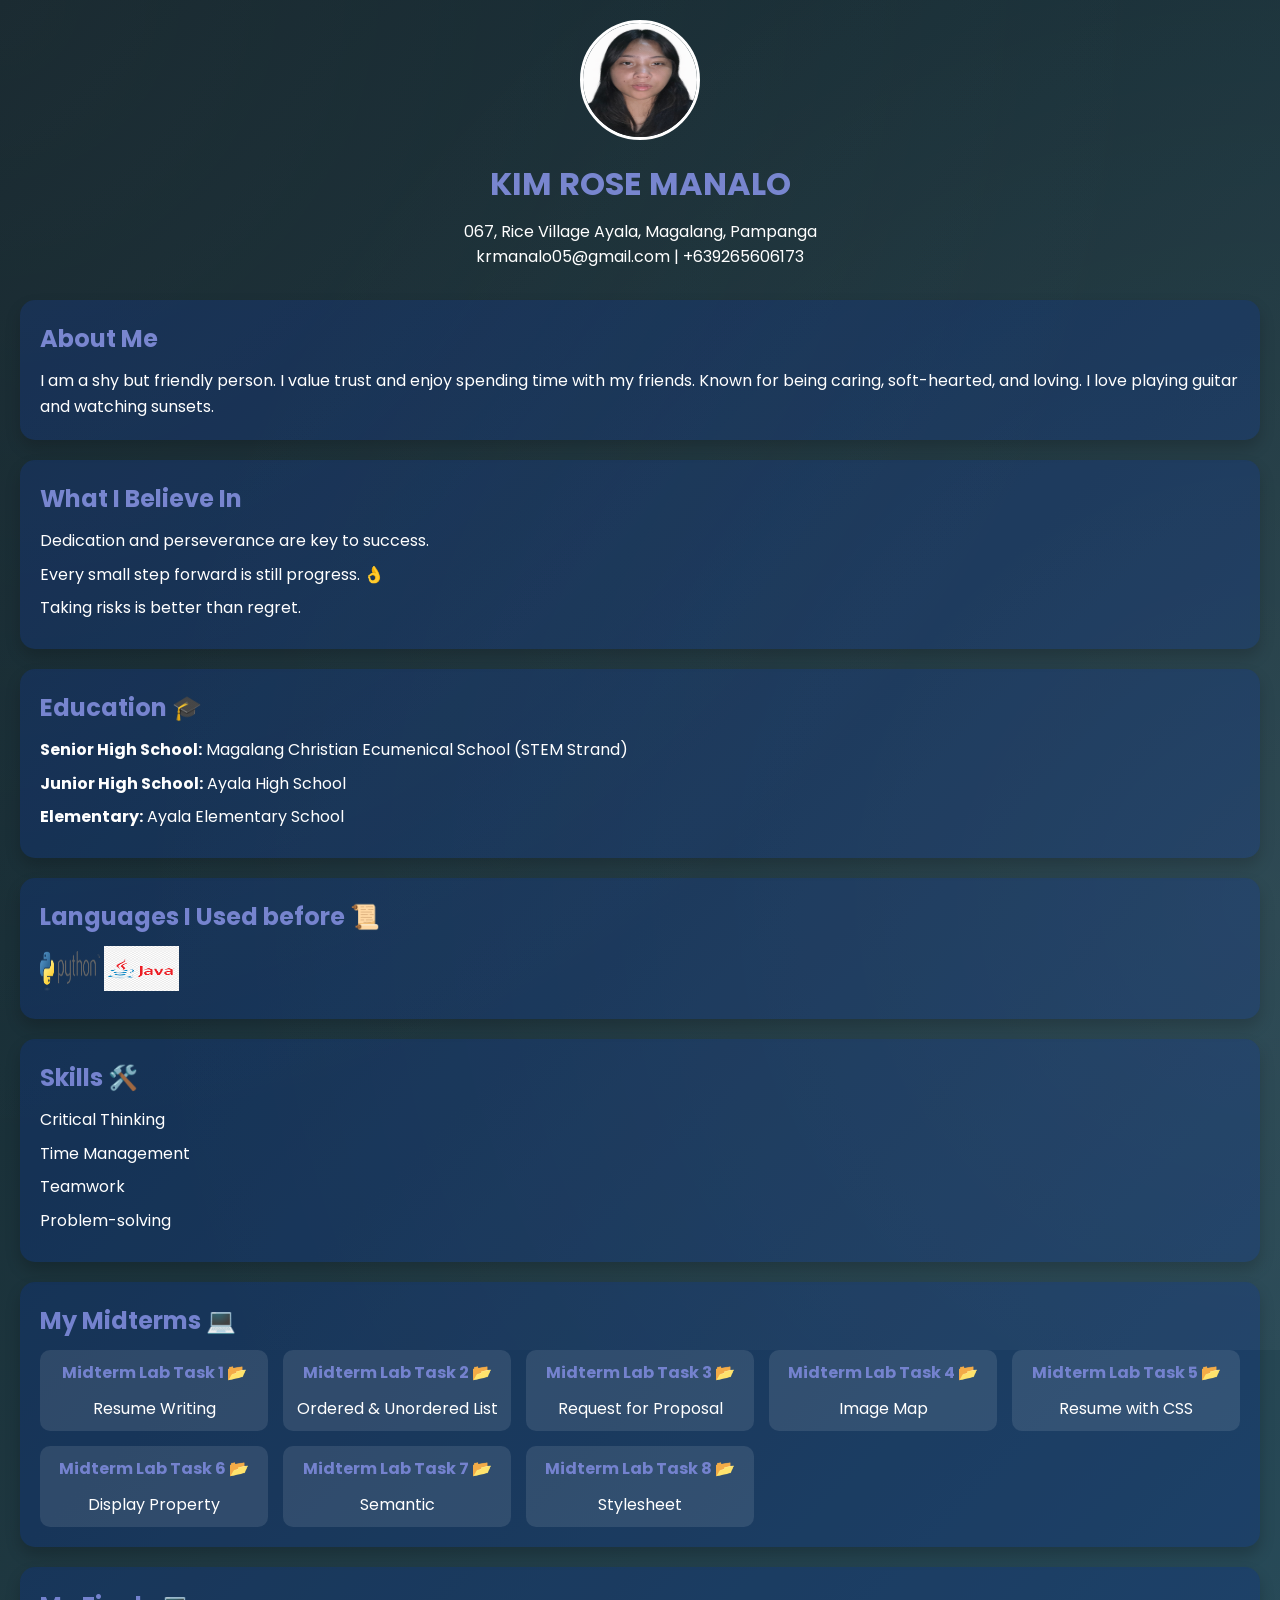
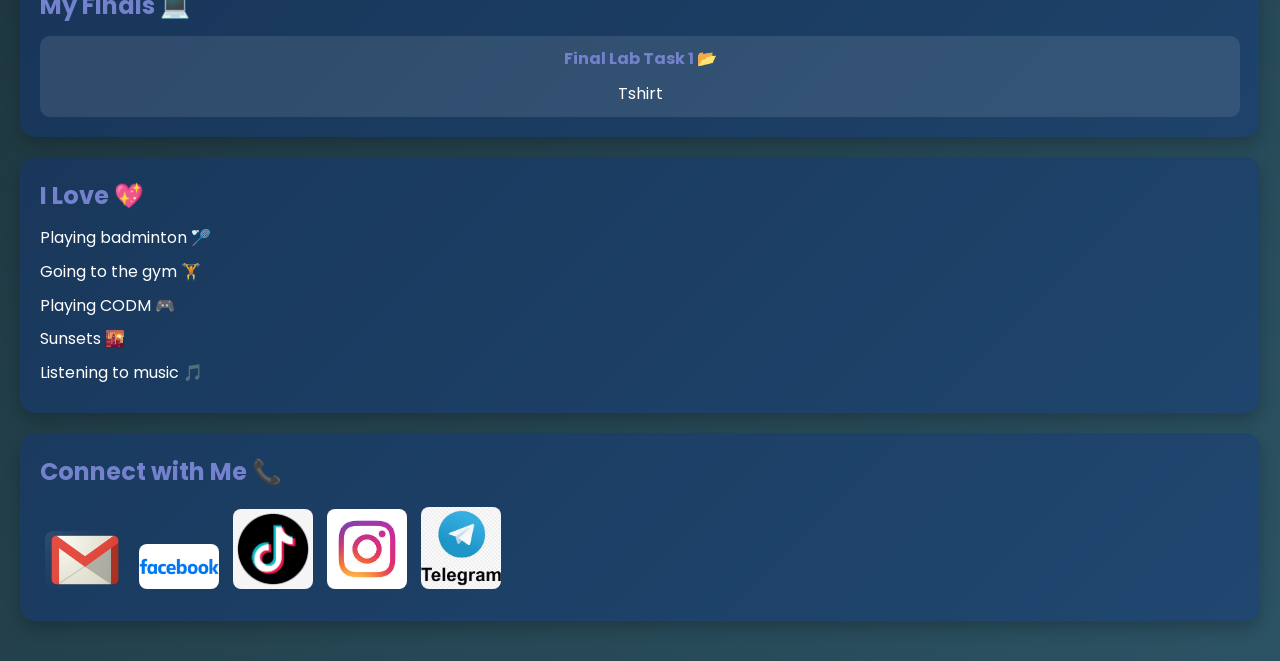
==== index.html @ b2ad6a92 "Add files via upload" ====
<!DOCTYPE html>
<html lang="en">
<head>
<meta charset="UTF-8">
<meta name="viewport" content="width=device-width, initial-scale=1.0">
<title>KIM ROSE MANALO Portfolio</title>
<link rel="stylesheet" href="index.css">
<link href="https://fonts.googleapis.com/css2?family=Poppins:wght@400;600;700&display=swap" rel="stylesheet">
</head>
<body>

<header class="header">
    <div class="profile">
        <img src="image/kimmmm.png" alt="Kim Rose Manalo" class="profile-img">
        <h1>KIM ROSE MANALO</h1>
        <p>067, Rice Village Ayala, Magalang, Pampanga</p>
        <p><a href="mailto:krmanalo05@gmail.com">krmanalo05@gmail.com</a> | +639265606173</p>
    </div>
</header>

<section class="about-me card">
    <h2>About Me</h2>
    <p>I am a shy but friendly person. I value trust and enjoy spending time with my friends. Known for being caring, soft-hearted, and loving. I love playing guitar and watching sunsets.</p>
</section>

<section class="beliefs card">
    <h2>What I Believe In</h2>
    <ul>
        <li>Dedication and perseverance are key to success.</li>
        <li>Every small step forward is still progress. 👌</li>
        <li>Taking risks is better than regret.</li>
    </ul>
</section>

<section class="education card">
    <h2>Education 🎓</h2>
    <ul>
        <li><b>Senior High School:</b> Magalang Christian Ecumenical School (STEM Strand)</li>
        <li><b>Junior High School:</b> Ayala High School</li>
        <li><b>Elementary:</b> Ayala Elementary School</li>
    </ul>
</section>

<section class="language card">
    <h2>Languages I Used before &#x1F4DC</h2>
    <img src="./image/pyyy.png" width="60px" height="40px">
    <img src="./image/java.png" width="75px" height="45px">
</section>

<section class="skills card">
    <h2>Skills 🛠️</h2>
    <ul>
        <li>Critical Thinking</li>
        <li>Time Management</li>
        <li>Teamwork</li>
        <li>Problem-solving</li>
    </ul>
</section>

<section class="projects card">
    <h2>My Midterms 💻</h2>
    <div class="project-list">
        <div class="project">
            <h4>Midterm Lab Task 1 📂</h4>
            <a href="http://127.0.0.1:5500/CC-MIDTERM/MLT1/resume.html" target="_blank" style="text-decoration: none;">Resume Writing</a>
        </div>
        <div class="project">
            <h4>Midterm Lab Task 2 📂</h4>
            <a href="http://127.0.0.1:5500/CC-MIDTERM/MLT2/lists.html" target="_blank" style="text-decoration: none;">Ordered & Unordered List</a>
        </div>
        <div class="project">
            <h4>Midterm Lab Task 3 📂</h4>
            <a href="http://127.0.0.1:5500/CC-MIDTERM/MLT3/forms.html" target="_blank" style="text-decoration: none;">Request for Proposal</a>
        </div>
        <div class="project">
            <h4>Midterm Lab Task 4 📂</h4>
            <a href="http://127.0.0.1:5500/CC-MIDTERM/MLT4/map.html" target="_blank" style="text-decoration: none;">Image Map</a>
        </div>
        <div class="project">
            <h4>Midterm Lab Task 5 📂</h4>
            <a href="http://127.0.0.1:5500/CC-MIDTERM/MLT5/resume.html" target="_blank" style="text-decoration: none;">Resume with CSS</a>
        </div>
        <div class="project">
            <h4>Midterm Lab Task 6 📂</h4>
            <a href="http://127.0.0.1:5500/CC-MIDTERM/MLT6/LabTask6-1.html" target="_blank" style="text-decoration: none;">Display Property</a>
        </div>
        <div class="project">
            <h4>Midterm Lab Task 7 📂</h4>
            <a href="http://127.0.0.1:5500/CC-MIDTERM/MLT7/semantic.html" target="_blank" style="text-decoration: none;">Semantic</a>
        </div>
        <div class="project">
            <h4>Midterm Lab Task 8 📂</h4>
            <a href="http://127.0.0.1:5500/CC-MIDTERM/MLT8/stylesheets.html" target="_blank" style="text-decoration: none;">Stylesheet</a>
        </div>
    </div>
</section>

<section class="projects card">
<h2>My Finals 💻</h2>
    <div class="project-list2">
        <div class="project2">
            <h4>Final Lab Task 1 📂</h4>
            <a href="http://127.0.0.1:5500/CC-FINALS/FLT1/positionnnn.html" target="_blank" style="text-decoration: none;">Tshirt</a>
        </div>
    </div>
</section>


<section class="hobbies card">
    <h2>I Love 💖</h2>
    <ul>
        <li>Playing badminton 🏸</li>
        <li>Going to the gym 🏋️</li>
        <li>Playing CODM 🎮</li>
        <li>Sunsets 🌇</li>
        <li>Listening to music 🎵</li>
    </ul>
</section>

<section class="connect card">
    <h2>Connect with Me 📞</h2>
    <div class="socials">
        <a href="mailto:krmanalo05@gmail.com"><img src="image/emailll.png" alt="Email"></a>
        <a href="https://www.facebook.com/share/1DTcUjRZYX/?mibextid=wwXlfr" target="_blank"><img src="image/krrrr.jpg" alt="Facebook"></a>
        <a href="https://www.tiktok.com/@kkykrkr" target="_blank"><img src="image/toktiktok.jpg" alt="TikTok"></a>
        <a href="https://www.instagram.com/klxsy_keyr" target="_blank"><img src="image/ig.jpg" alt="Instagram"></a>
        <a href="#"><img src="image/tg.jpg" alt="Telegram"></a>
    </div>
</section>

</body>
</html>
---- index.css ----
* {
    margin: 0;
    padding: 0;
    box-sizing: border-box;
    font-family: 'Poppins', sans-serif;
}

body {
    background: linear-gradient(135deg,#0f2027,#203a43,#2c5364);
    color: #fff;
    line-height: 1.6;
    padding: 20px;
}

header a[href^="mailto:"] {
    color: #ffffff; /* normal email color */
    text-decoration: none;
    transition: color 0.2s ease, transform 0.1s ease;
}

header a[href^="mailto:"]:hover {
    color: #0d1a66; /* dark blue on hover */
}

header a[href^="mailto:"]:active {
    color: #ffcc00; /* color when clicked */
    transform: scale(0.95); /* slight shrink effect on click */
}


header.header {
    text-align: center;
    margin-bottom: 30px;
}

.profile-img {
    width: 120px;
    height: 120px;
    border-radius: 50%;
    border: 3px solid #fff;
    margin-bottom: 10px;
}
h1, h2, h3, h4 {
    color: #7482ce; 
}

.project, .project2, .project a {
    color: #ffffff;
}
.project a, .project2 a {
    color: #ffffff;
    text-decoration: none;
}

h1, h2, h4 {
    margin-bottom: 10px;
}

.card {
    background: rgba(12, 51, 134, 0.356);
    padding: 20px;
    border-radius: 15px;
    margin-bottom: 20px;
    box-shadow: 0 8px 15px rgba(0,0,0,0.2);
    transition: transform 0.3s;
}

.card:hover {
    transform: translateY(-5px);
}

ul {
    list-style: none;
    padding-left: 0;
}

ul li {
    margin-bottom: 8px;
}

.project-list {
    display: grid;
    grid-template-columns: repeat(auto-fit, minmax(200px, 1fr));
    gap: 15px;
}

.project {
    background: rgba(255,255,255,0.1);
    padding: 10px;
    border-radius: 10px;
    text-align: center;
}

.project2 {
    background: rgba(255,255,255,0.1);
    padding: 10px;
    border-radius: 10px;
    text-align: center;
}
.project-list2 {
    display: grid;
    grid-template-columns: repeat(auto-fit, minmax(200px, 1fr));
    gap: 15px;
}

.socials a img {
    width: 80px;
    margin: 5px;
    border-radius: 8px;
    transition: transform 0.2s;
}

.socials a img:hover {
    transform: scale(1.1);
}

body::before {
    content: "";
    position: absolute;
    top: -50%;
    left: -50%;
    width: 200%;
    height: 200%;
    background: radial-gradient(circle at 25% 25%, rgba(255,255,255,0.05), transparent 50%),
                radial-gradient(circle at 75% 75%, rgba(255,255,255,0.05), transparent 50%);
    animation: rotateBG 20s linear infinite;
}

@keyframes rotateBG {
    0% { transform: rotate(0deg); }
    100% { transform: rotate(360deg); }
}
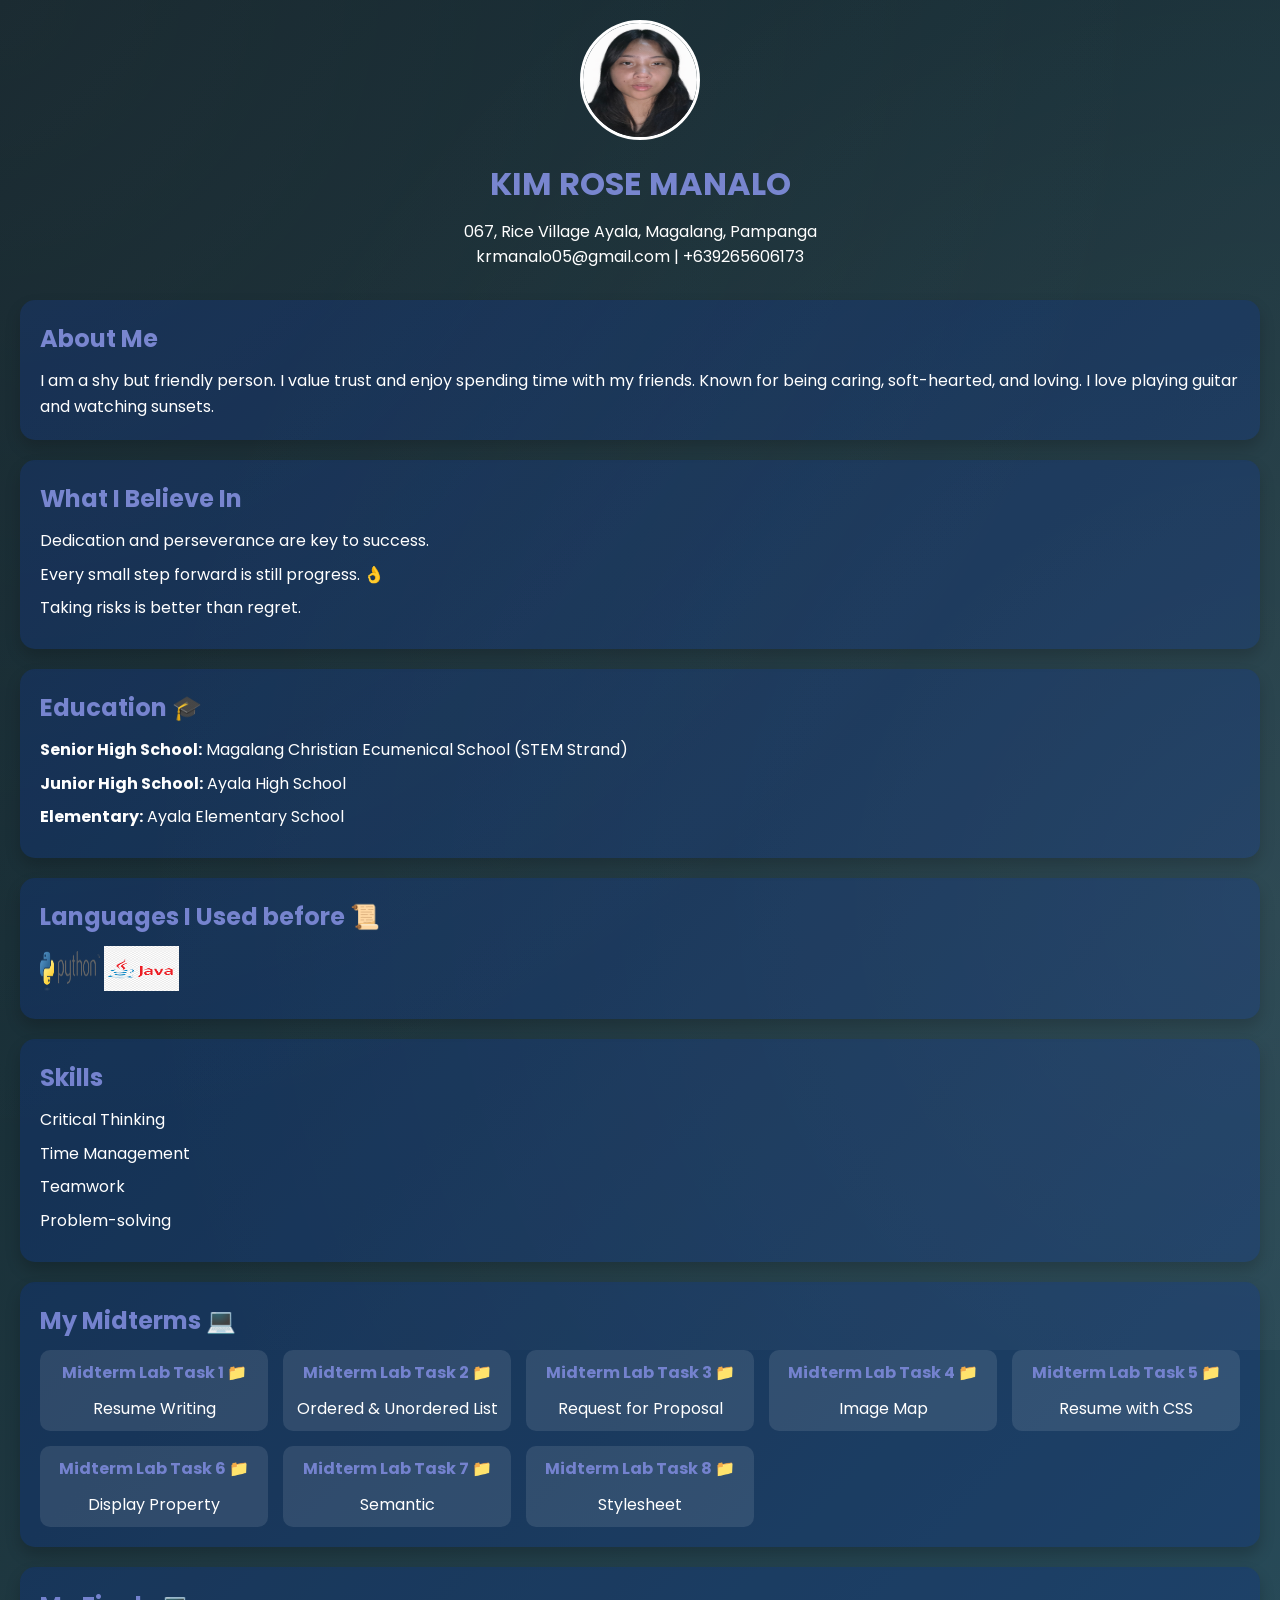
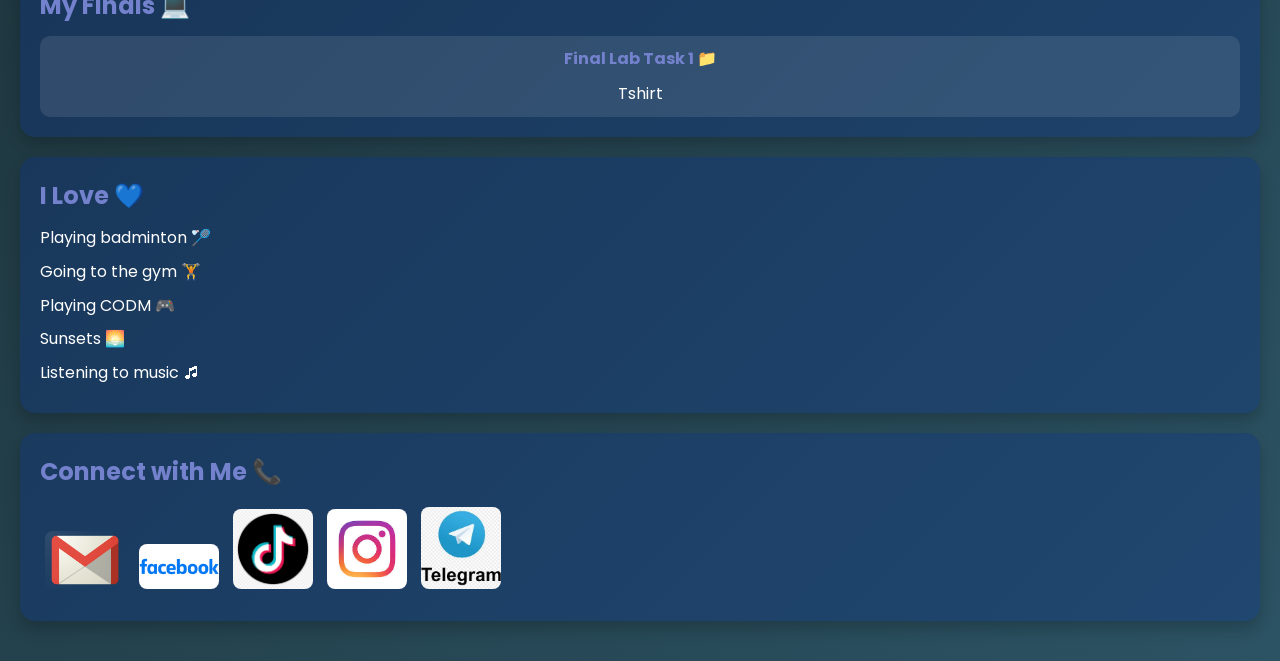
==== commit fdfa0037: "Update index.html" ====
--- a/index.html
+++ b/index.html
@@ -27,13 +27,13 @@
     <h2>What I Believe In</h2>
     <ul>
         <li>Dedication and perseverance are key to success.</li>
-        <li>Every small step forward is still progress. 👌</li>
+        <li>Every small step forward is still progress. &#x1F44C; </li>
         <li>Taking risks is better than regret.</li>
     </ul>
 </section>
 
 <section class="education card">
-    <h2>Education 🎓</h2>
+    <h2>Education &#127891;</h2>
     <ul>
         <li><b>Senior High School:</b> Magalang Christian Ecumenical School (STEM Strand)</li>
         <li><b>Junior High School:</b> Ayala High School</li>
@@ -48,7 +48,7 @@
 </section>
 
 <section class="skills card">
-    <h2>Skills 🛠️</h2>
+    <h2>Skills</h2>
     <ul>
         <li>Critical Thinking</li>
         <li>Time Management</li>
@@ -58,48 +58,48 @@
 </section>
 
 <section class="projects card">
-    <h2>My Midterms 💻</h2>
+    <h2>My Midterms &#128187;</h2>
     <div class="project-list">
         <div class="project">
-            <h4>Midterm Lab Task 1 📂</h4>
+            <h4>Midterm Lab Task 1 &#128193;</h4>
             <a href="http://127.0.0.1:5500/CC-MIDTERM/MLT1/resume.html" target="_blank" style="text-decoration: none;">Resume Writing</a>
         </div>
         <div class="project">
-            <h4>Midterm Lab Task 2 📂</h4>
+            <h4>Midterm Lab Task 2 &#128193;</h4>
             <a href="http://127.0.0.1:5500/CC-MIDTERM/MLT2/lists.html" target="_blank" style="text-decoration: none;">Ordered & Unordered List</a>
         </div>
         <div class="project">
-            <h4>Midterm Lab Task 3 📂</h4>
+            <h4>Midterm Lab Task 3 &#128193;</h4>
             <a href="http://127.0.0.1:5500/CC-MIDTERM/MLT3/forms.html" target="_blank" style="text-decoration: none;">Request for Proposal</a>
         </div>
         <div class="project">
-            <h4>Midterm Lab Task 4 📂</h4>
+            <h4>Midterm Lab Task 4 &#128193;</h4>
             <a href="http://127.0.0.1:5500/CC-MIDTERM/MLT4/map.html" target="_blank" style="text-decoration: none;">Image Map</a>
         </div>
         <div class="project">
-            <h4>Midterm Lab Task 5 📂</h4>
+            <h4>Midterm Lab Task 5 &#128193;</h4>
             <a href="http://127.0.0.1:5500/CC-MIDTERM/MLT5/resume.html" target="_blank" style="text-decoration: none;">Resume with CSS</a>
         </div>
         <div class="project">
-            <h4>Midterm Lab Task 6 📂</h4>
+            <h4>Midterm Lab Task 6 &#128193;</h4>
             <a href="http://127.0.0.1:5500/CC-MIDTERM/MLT6/LabTask6-1.html" target="_blank" style="text-decoration: none;">Display Property</a>
         </div>
         <div class="project">
-            <h4>Midterm Lab Task 7 📂</h4>
+            <h4>Midterm Lab Task 7 &#128193;</h4>
             <a href="http://127.0.0.1:5500/CC-MIDTERM/MLT7/semantic.html" target="_blank" style="text-decoration: none;">Semantic</a>
         </div>
         <div class="project">
-            <h4>Midterm Lab Task 8 📂</h4>
+            <h4>Midterm Lab Task 8 &#128193;</h4>
             <a href="http://127.0.0.1:5500/CC-MIDTERM/MLT8/stylesheets.html" target="_blank" style="text-decoration: none;">Stylesheet</a>
         </div>
     </div>
 </section>
 
 <section class="projects card">
-<h2>My Finals 💻</h2>
+<h2>My Finals &#128187;</h2>
     <div class="project-list2">
         <div class="project2">
-            <h4>Final Lab Task 1 📂</h4>
+            <h4>Final Lab Task 1 &#128193;</h4>
             <a href="http://127.0.0.1:5500/CC-FINALS/FLT1/positionnnn.html" target="_blank" style="text-decoration: none;">Tshirt</a>
         </div>
     </div>
@@ -107,18 +107,18 @@
 
 
 <section class="hobbies card">
-    <h2>I Love 💖</h2>
+    <h2>I Love &#128153;</h2>
     <ul>
-        <li>Playing badminton 🏸</li>
-        <li>Going to the gym 🏋️</li>
-        <li>Playing CODM 🎮</li>
-        <li>Sunsets 🌇</li>
-        <li>Listening to music 🎵</li>
+        <li>Playing badminton &#127992;</li>
+        <li>Going to the gym &#127947;</li>
+        <li>Playing CODM &#127918;</li>
+        <li>Sunsets &#127749;</li>
+        <li>Listening to music &#127900;</li>
     </ul>
 </section>
 
 <section class="connect card">
-    <h2>Connect with Me 📞</h2>
+    <h2>Connect with Me &#128222;</h2>
     <div class="socials">
         <a href="mailto:krmanalo05@gmail.com"><img src="image/emailll.png" alt="Email"></a>
         <a href="https://www.facebook.com/share/1DTcUjRZYX/?mibextid=wwXlfr" target="_blank"><img src="image/krrrr.jpg" alt="Facebook"></a>
@@ -129,4 +129,4 @@
 </section>
 
 </body>
-</html>+</html>
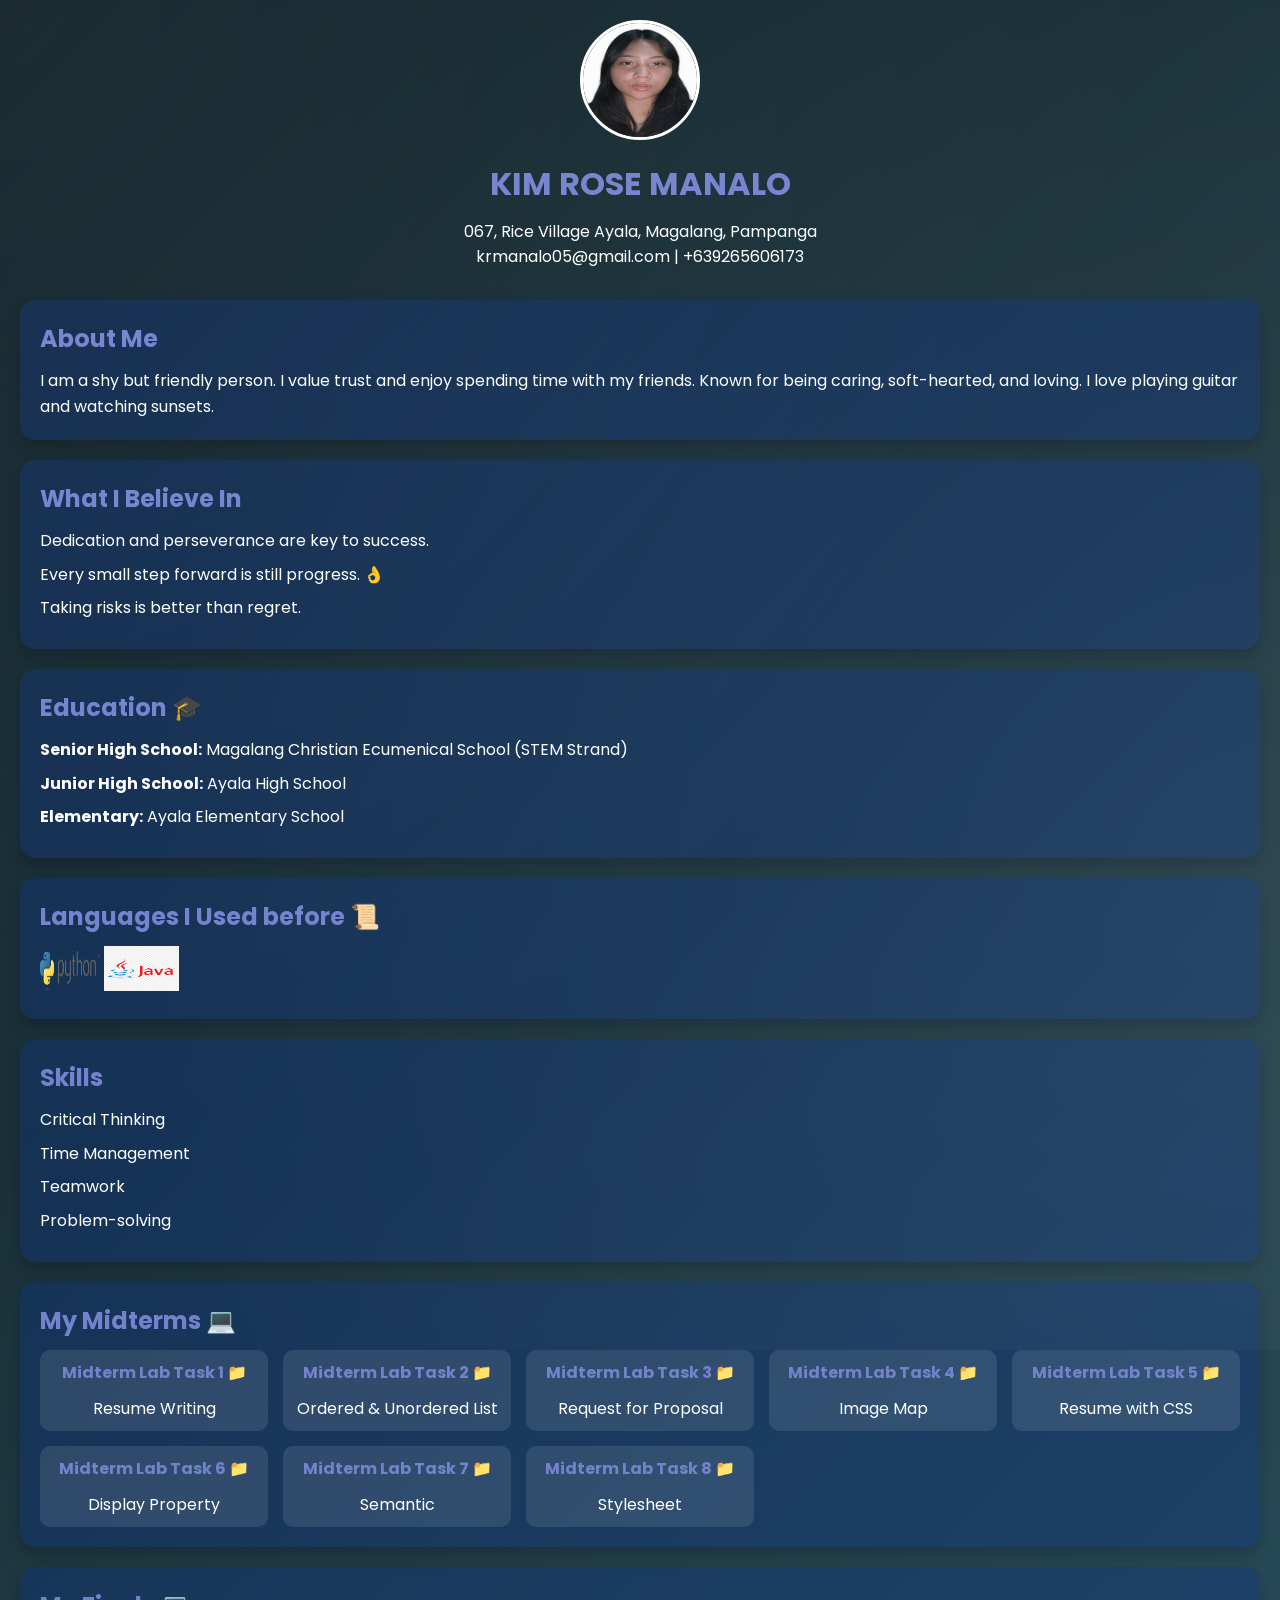
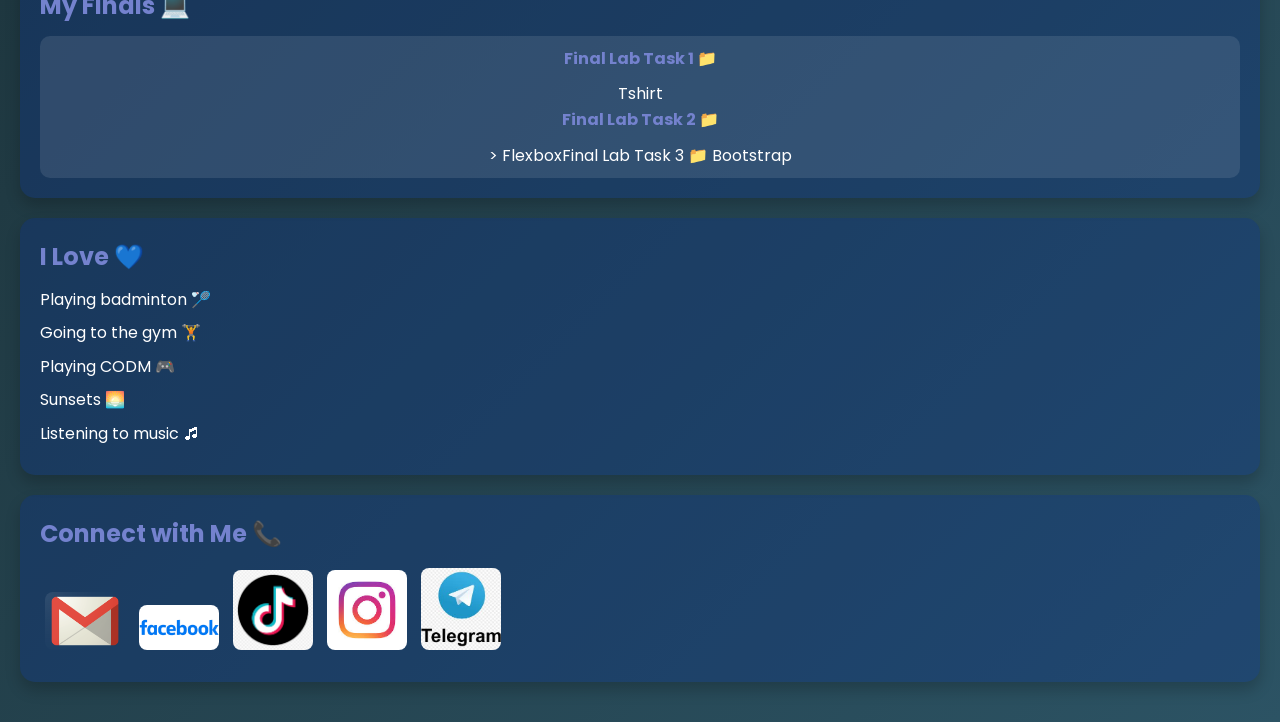
==== commit 555b369b: "Update index.html" ====
--- a/index.html
+++ b/index.html
@@ -101,6 +101,10 @@
         <div class="project2">
             <h4>Final Lab Task 1 &#128193;</h4>
             <a href="http://127.0.0.1:5500/CC-FINALS/FLT1/positionnnn.html" target="_blank" style="text-decoration: none;">Tshirt</a>
+             <h4>Final Lab Task 2 &#128193;</h4>>
+            <a href="http://127.0.0.1:5500/CC-FINALS/FLT2/flexbox.html" target="_blank style="text-decoration: none,">Flexbox</a
+             <h4>Final Lab Task 3 &#128193;</h4>
+            <a href="http://127.0.0.1:5500/CC-FINALS/FLT3/bootstrap.html" target="_blank style="text-decoration: none,">Bootstrap</a>
         </div>
     </div>
 </section>
--- a/index.css
+++ b/index.css
@@ -13,18 +13,18 @@
 }
 
 header a[href^="mailto:"] {
-    color: #ffffff; /* normal email color */
+    color: #ffffff; 
     text-decoration: none;
     transition: color 0.2s ease, transform 0.1s ease;
 }
 
 header a[href^="mailto:"]:hover {
-    color: #0d1a66; /* dark blue on hover */
+    color: #0d1a66;
 }
 
 header a[href^="mailto:"]:active {
-    color: #ffcc00; /* color when clicked */
-    transform: scale(0.95); /* slight shrink effect on click */
+    color: #ffcc00; 
+    transform: scale(0.95); 
 }
 
 
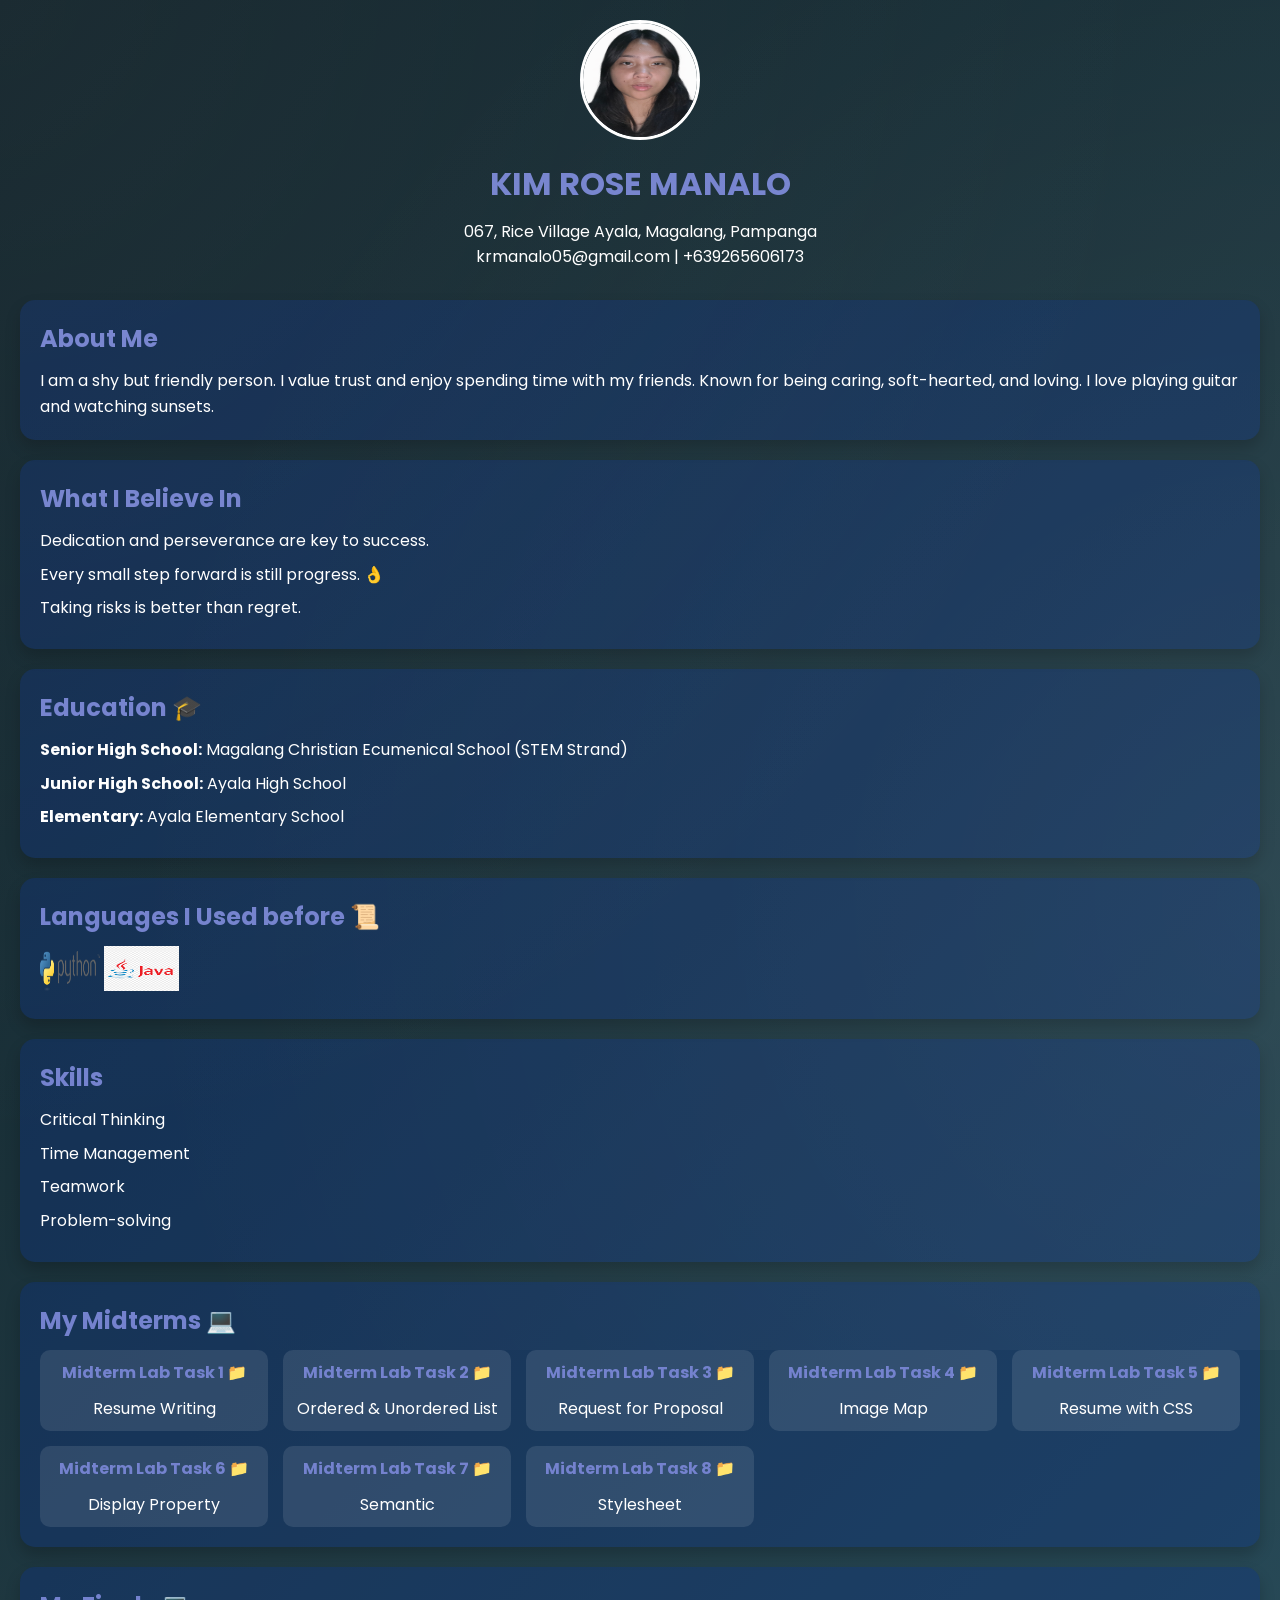
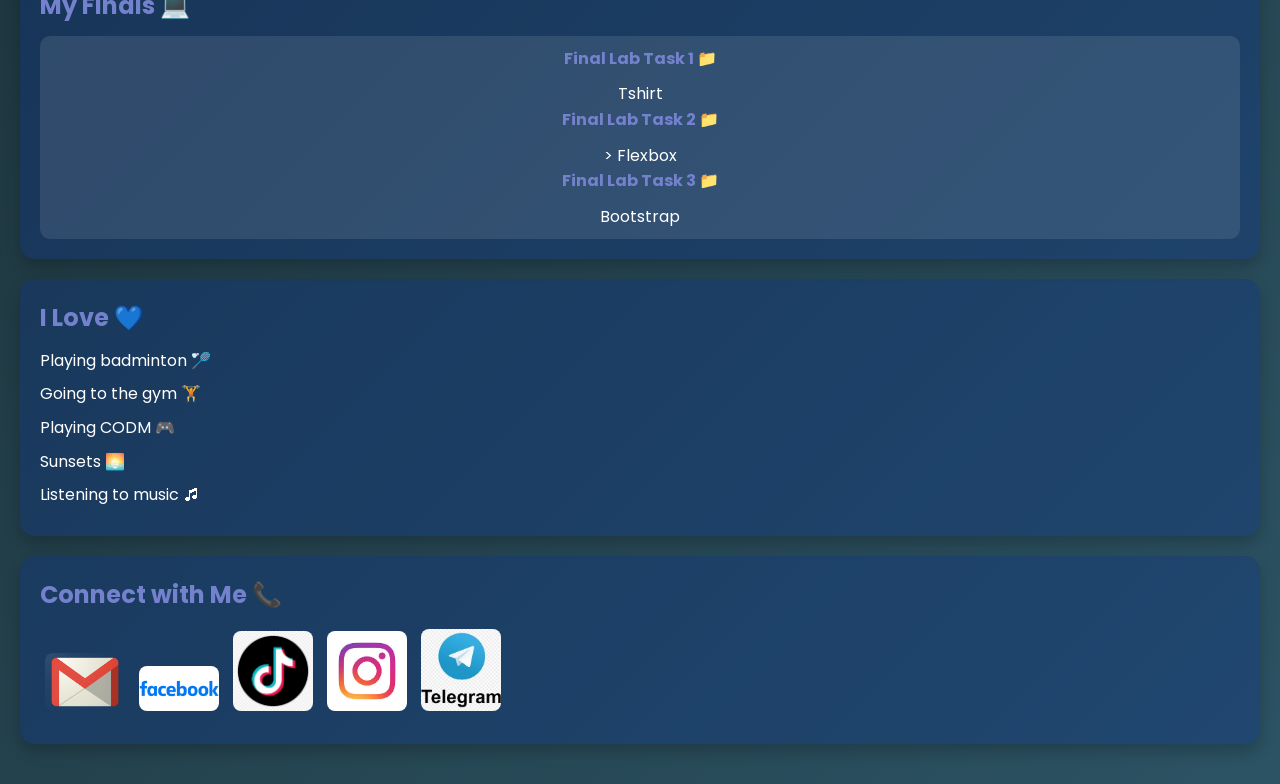
==== commit 8fc61f9e: "Update index.html" ====
--- a/index.html
+++ b/index.html
@@ -102,7 +102,7 @@
             <h4>Final Lab Task 1 &#128193;</h4>
             <a href="http://127.0.0.1:5500/CC-FINALS/FLT1/positionnnn.html" target="_blank" style="text-decoration: none;">Tshirt</a>
              <h4>Final Lab Task 2 &#128193;</h4>>
-            <a href="http://127.0.0.1:5500/CC-FINALS/FLT2/flexbox.html" target="_blank style="text-decoration: none,">Flexbox</a
+            <a href="http://127.0.0.1:5500/CC-FINALS/FLT2/flexbox.html" target="_blank style="text-decoration: none,">Flexbox</a>
              <h4>Final Lab Task 3 &#128193;</h4>
             <a href="http://127.0.0.1:5500/CC-FINALS/FLT3/bootstrap.html" target="_blank style="text-decoration: none,">Bootstrap</a>
         </div>
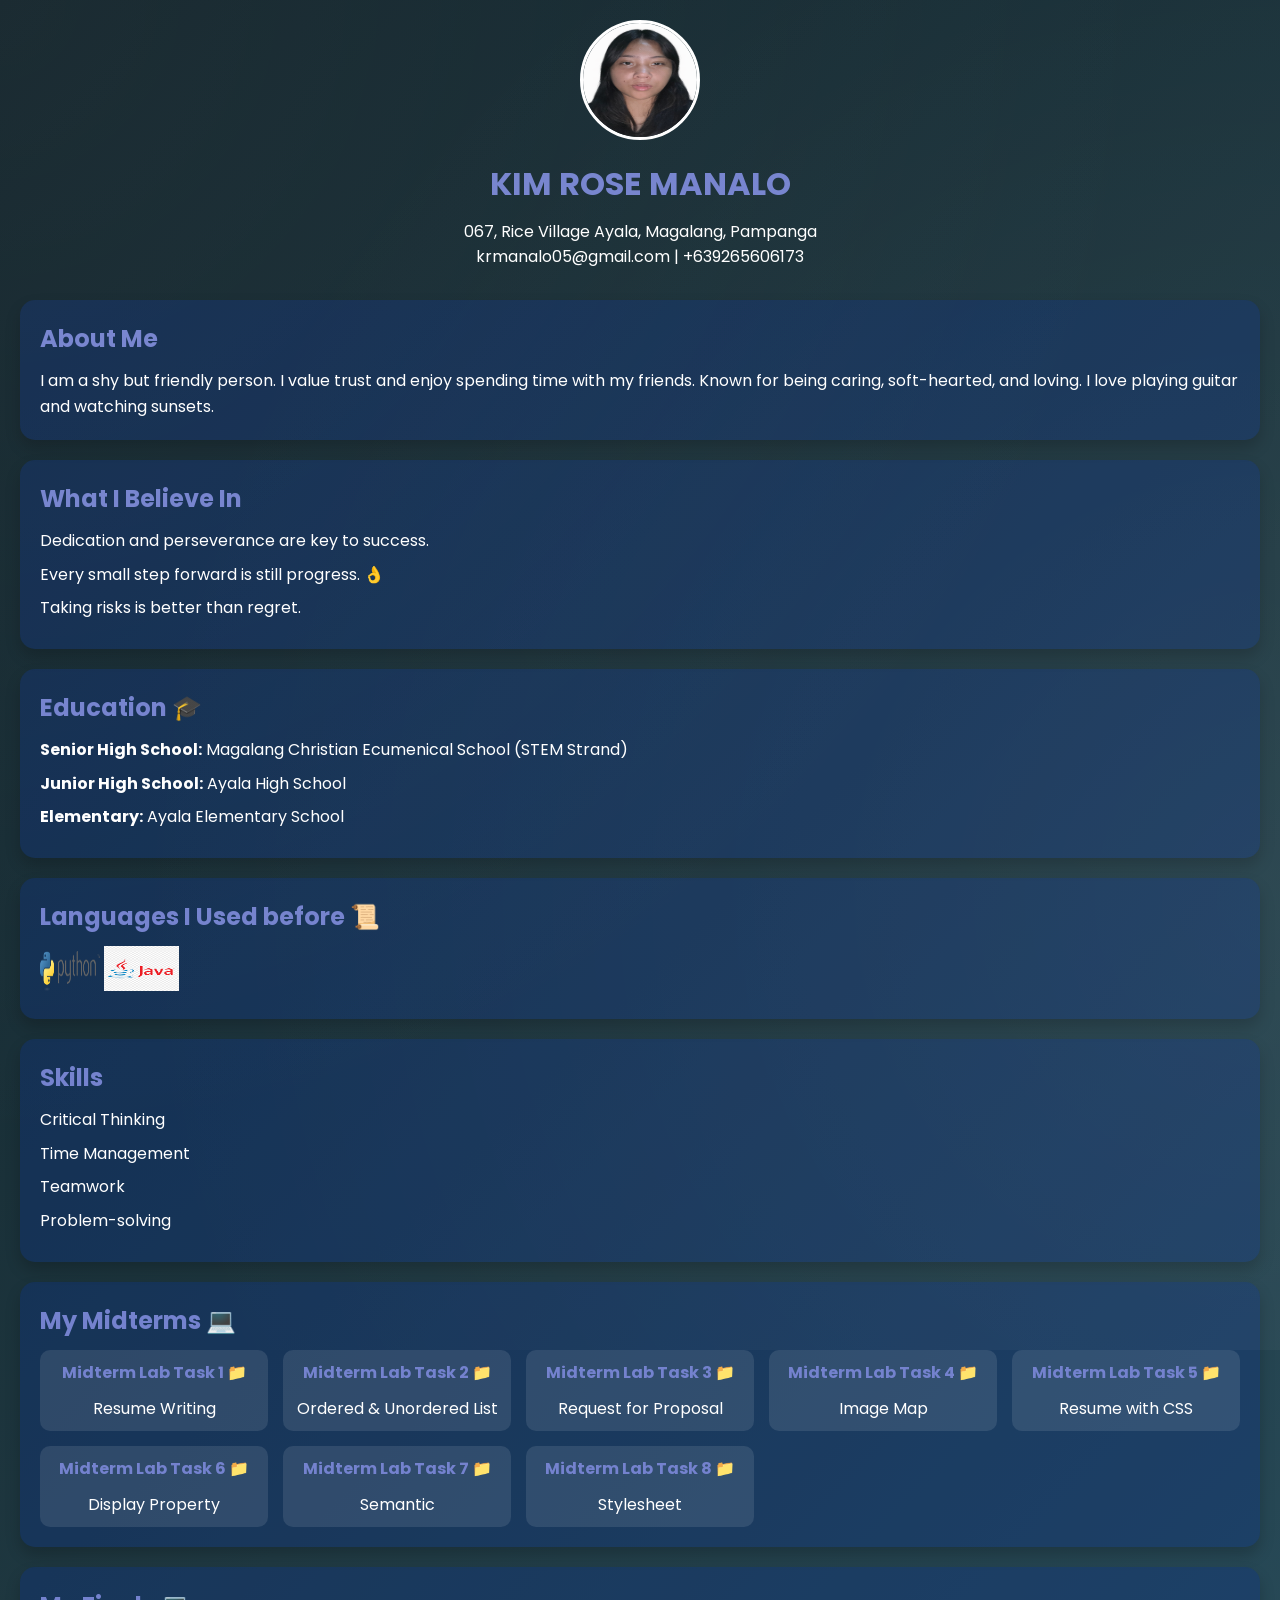
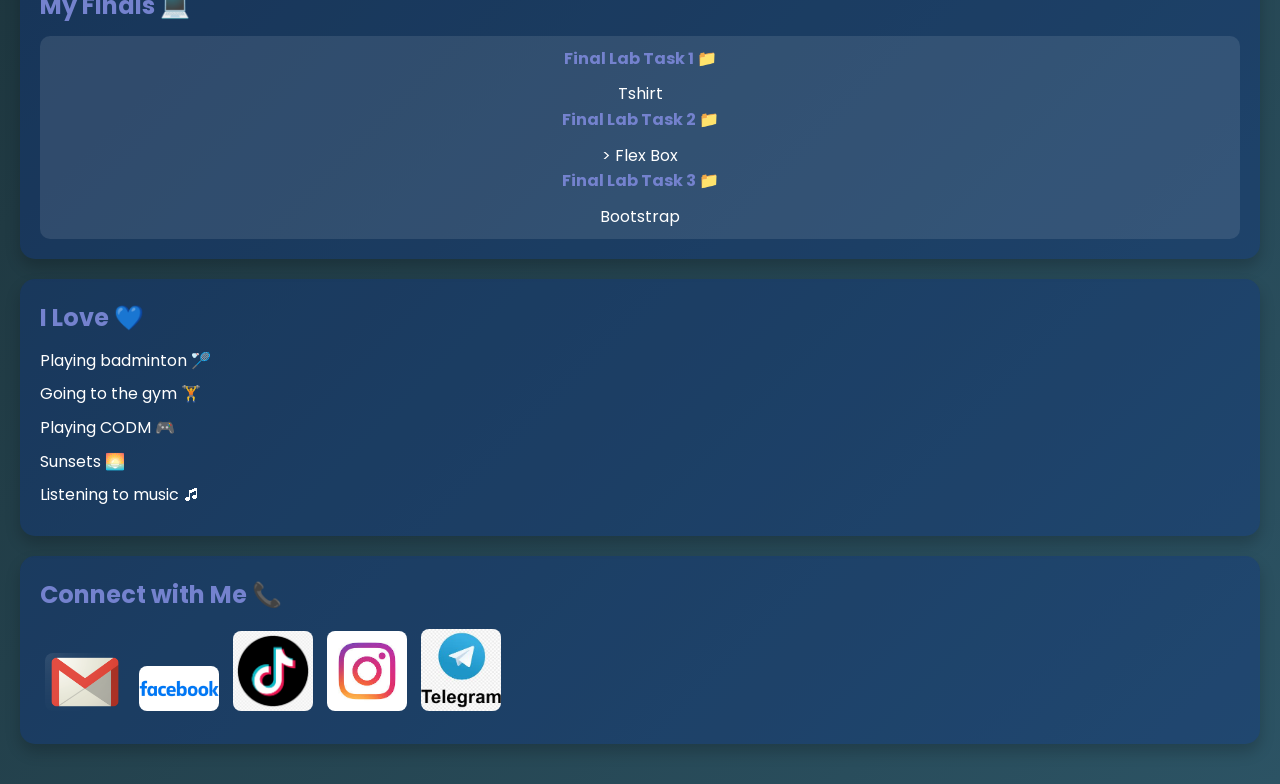
==== commit a8f8705c: "Update index.html" ====
--- a/index.html
+++ b/index.html
@@ -102,9 +102,9 @@
             <h4>Final Lab Task 1 &#128193;</h4>
             <a href="http://127.0.0.1:5500/CC-FINALS/FLT1/positionnnn.html" target="_blank" style="text-decoration: none;">Tshirt</a>
              <h4>Final Lab Task 2 &#128193;</h4>>
-            <a href="http://127.0.0.1:5500/CC-FINALS/FLT2/flexbox.html" target="_blank style="text-decoration: none,">Flexbox</a>
+            <a href="http://127.0.0.1:5500/CC-FINALS/FLT2/flexbox.html" target="_blank style="text-decoration: none;">Flex Box</a>
              <h4>Final Lab Task 3 &#128193;</h4>
-            <a href="http://127.0.0.1:5500/CC-FINALS/FLT3/bootstrap.html" target="_blank style="text-decoration: none,">Bootstrap</a>
+            <a href="http://127.0.0.1:5500/CC-FINALS/FLT3/bootstrap.html" target="_blank style="text-decoration: none;">Bootstrap</a>
         </div>
     </div>
 </section>
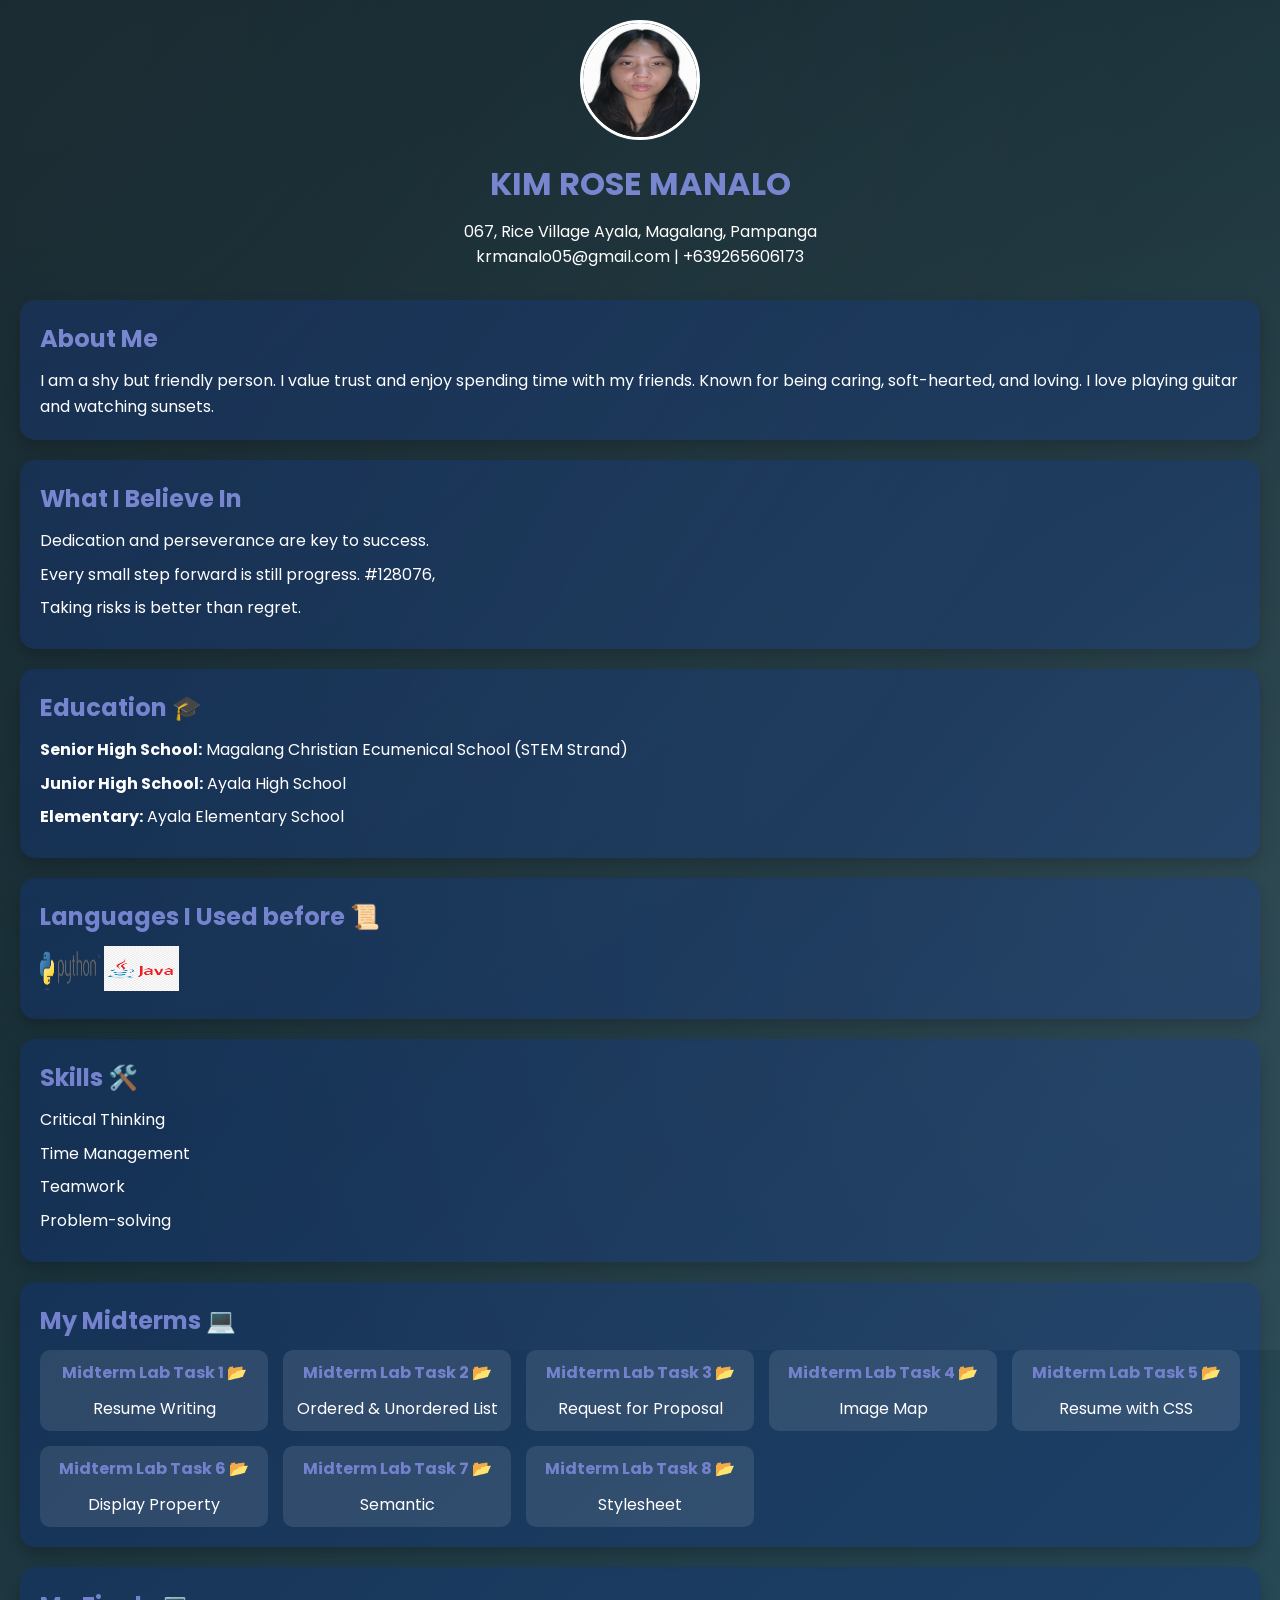
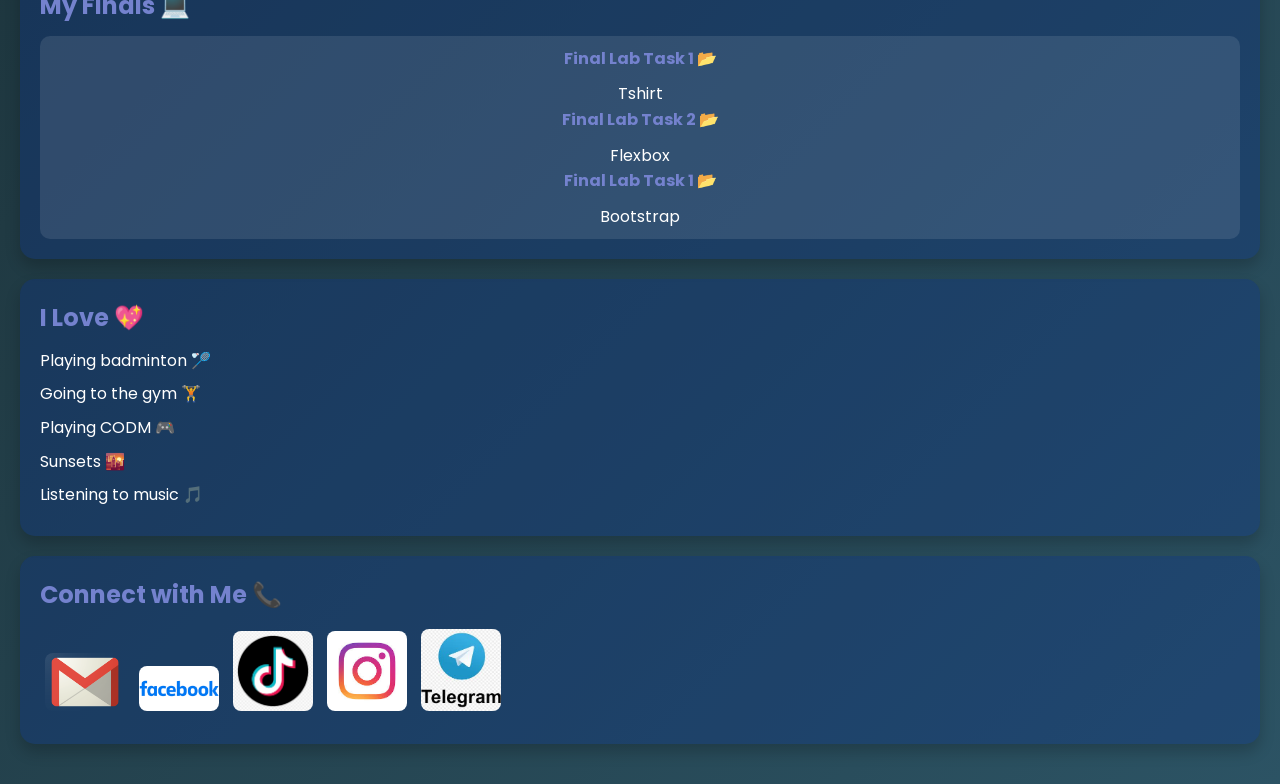
==== commit 556e0cd6: "Add files via upload" ====
--- a/index.html
+++ b/index.html
@@ -27,13 +27,13 @@
     <h2>What I Believe In</h2>
     <ul>
         <li>Dedication and perseverance are key to success.</li>
-        <li>Every small step forward is still progress. &#x1F44C; </li>
+        <li>Every small step forward is still progress. #128076,</li>
         <li>Taking risks is better than regret.</li>
     </ul>
 </section>
 
 <section class="education card">
-    <h2>Education &#127891;</h2>
+    <h2>Education 🎓</h2>
     <ul>
         <li><b>Senior High School:</b> Magalang Christian Ecumenical School (STEM Strand)</li>
         <li><b>Junior High School:</b> Ayala High School</li>
@@ -48,7 +48,7 @@
 </section>
 
 <section class="skills card">
-    <h2>Skills</h2>
+    <h2>Skills 🛠️</h2>
     <ul>
         <li>Critical Thinking</li>
         <li>Time Management</li>
@@ -58,71 +58,71 @@
 </section>
 
 <section class="projects card">
-    <h2>My Midterms &#128187;</h2>
+    <h2>My Midterms 💻</h2>
     <div class="project-list">
         <div class="project">
-            <h4>Midterm Lab Task 1 &#128193;</h4>
+            <h4>Midterm Lab Task 1 📂</h4>
             <a href="http://127.0.0.1:5500/CC-MIDTERM/MLT1/resume.html" target="_blank" style="text-decoration: none;">Resume Writing</a>
         </div>
         <div class="project">
-            <h4>Midterm Lab Task 2 &#128193;</h4>
+            <h4>Midterm Lab Task 2 📂</h4>
             <a href="http://127.0.0.1:5500/CC-MIDTERM/MLT2/lists.html" target="_blank" style="text-decoration: none;">Ordered & Unordered List</a>
         </div>
         <div class="project">
-            <h4>Midterm Lab Task 3 &#128193;</h4>
+            <h4>Midterm Lab Task 3 📂</h4>
             <a href="http://127.0.0.1:5500/CC-MIDTERM/MLT3/forms.html" target="_blank" style="text-decoration: none;">Request for Proposal</a>
         </div>
         <div class="project">
-            <h4>Midterm Lab Task 4 &#128193;</h4>
+            <h4>Midterm Lab Task 4 📂</h4>
             <a href="http://127.0.0.1:5500/CC-MIDTERM/MLT4/map.html" target="_blank" style="text-decoration: none;">Image Map</a>
         </div>
         <div class="project">
-            <h4>Midterm Lab Task 5 &#128193;</h4>
+            <h4>Midterm Lab Task 5 📂</h4>
             <a href="http://127.0.0.1:5500/CC-MIDTERM/MLT5/resume.html" target="_blank" style="text-decoration: none;">Resume with CSS</a>
         </div>
         <div class="project">
-            <h4>Midterm Lab Task 6 &#128193;</h4>
+            <h4>Midterm Lab Task 6 📂</h4>
             <a href="http://127.0.0.1:5500/CC-MIDTERM/MLT6/LabTask6-1.html" target="_blank" style="text-decoration: none;">Display Property</a>
         </div>
         <div class="project">
-            <h4>Midterm Lab Task 7 &#128193;</h4>
+            <h4>Midterm Lab Task 7 📂</h4>
             <a href="http://127.0.0.1:5500/CC-MIDTERM/MLT7/semantic.html" target="_blank" style="text-decoration: none;">Semantic</a>
         </div>
         <div class="project">
-            <h4>Midterm Lab Task 8 &#128193;</h4>
+            <h4>Midterm Lab Task 8 📂</h4>
             <a href="http://127.0.0.1:5500/CC-MIDTERM/MLT8/stylesheets.html" target="_blank" style="text-decoration: none;">Stylesheet</a>
         </div>
     </div>
 </section>
 
 <section class="projects card">
-<h2>My Finals &#128187;</h2>
+<h2>My Finals 💻</h2>
     <div class="project-list2">
         <div class="project2">
-            <h4>Final Lab Task 1 &#128193;</h4>
-            <a href="http://127.0.0.1:5500/CC-FINALS/FLT1/positionnnn.html" target="_blank" style="text-decoration: none;">Tshirt</a>
-             <h4>Final Lab Task 2 &#128193;</h4>>
-            <a href="http://127.0.0.1:5500/CC-FINALS/FLT2/flexbox.html" target="_blank style="text-decoration: none;">Flex Box</a>
-             <h4>Final Lab Task 3 &#128193;</h4>
-            <a href="http://127.0.0.1:5500/CC-FINALS/FLT3/bootstrap.html" target="_blank style="text-decoration: none;">Bootstrap</a>
+            <h4>Final Lab Task 1 📂</h4>
+            <a href="CC-FINALS/FLT1/positionnnn.html" target="_blank" style="text-decoration: none;">Tshirt</a>
+            <h4>Final Lab Task 2 📂</h4>
+            <a href="CC-FINALS/FLT2/flexbox.html" target="_blank" style="text-decoration: none;">Flexbox</a>
+            <h4>Final Lab Task 1 📂</h4>
+            <a href="CC-FINALS/FLT3/bootstrap.html" target="_blank" style="text-decoration: none;">Bootstrap</a>
         </div>
     </div>
 </section>
 
 
 <section class="hobbies card">
-    <h2>I Love &#128153;</h2>
+    <h2>I Love 💖</h2>
     <ul>
-        <li>Playing badminton &#127992;</li>
-        <li>Going to the gym &#127947;</li>
-        <li>Playing CODM &#127918;</li>
-        <li>Sunsets &#127749;</li>
-        <li>Listening to music &#127900;</li>
+        <li>Playing badminton 🏸</li>
+        <li>Going to the gym 🏋️</li>
+        <li>Playing CODM 🎮</li>
+        <li>Sunsets 🌇</li>
+        <li>Listening to music 🎵</li>
     </ul>
 </section>
 
 <section class="connect card">
-    <h2>Connect with Me &#128222;</h2>
+    <h2>Connect with Me 📞</h2>
     <div class="socials">
         <a href="mailto:krmanalo05@gmail.com"><img src="image/emailll.png" alt="Email"></a>
         <a href="https://www.facebook.com/share/1DTcUjRZYX/?mibextid=wwXlfr" target="_blank"><img src="image/krrrr.jpg" alt="Facebook"></a>
@@ -133,4 +133,4 @@
 </section>
 
 </body>
-</html>
+</html>
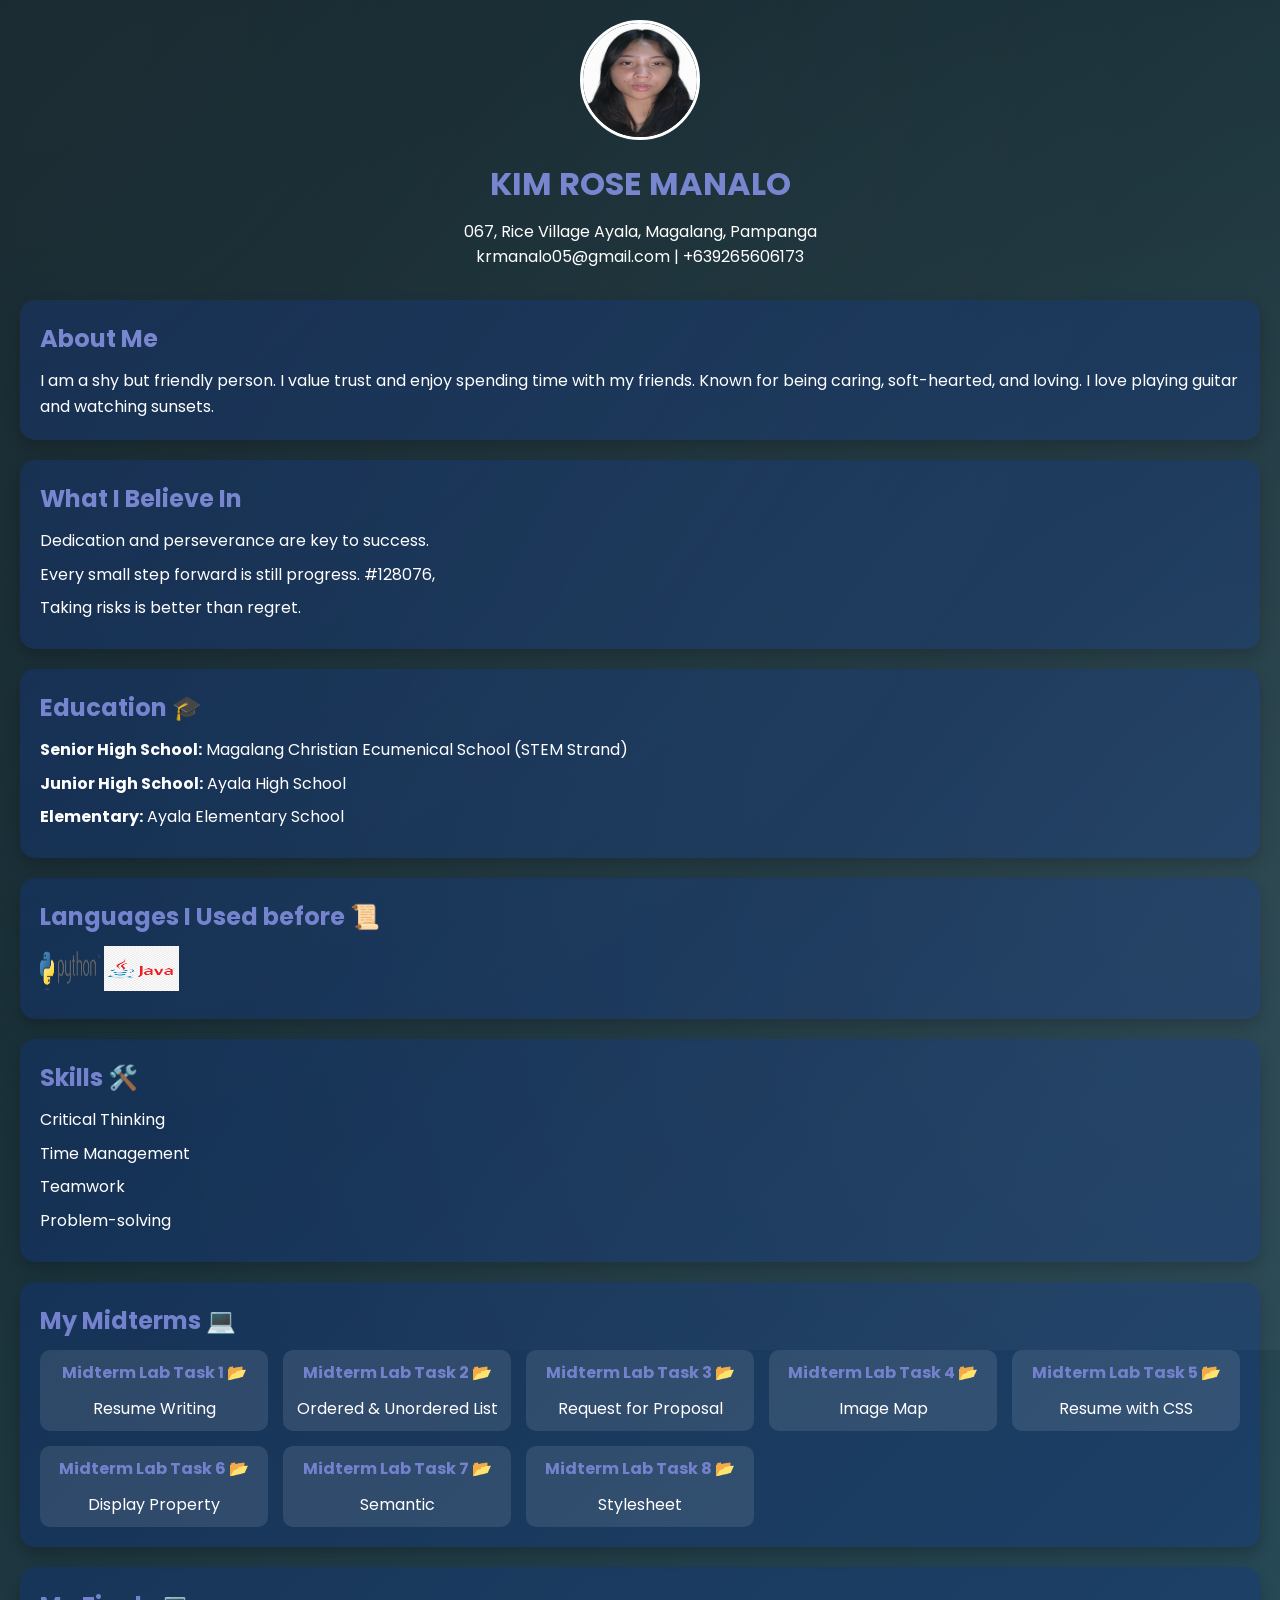
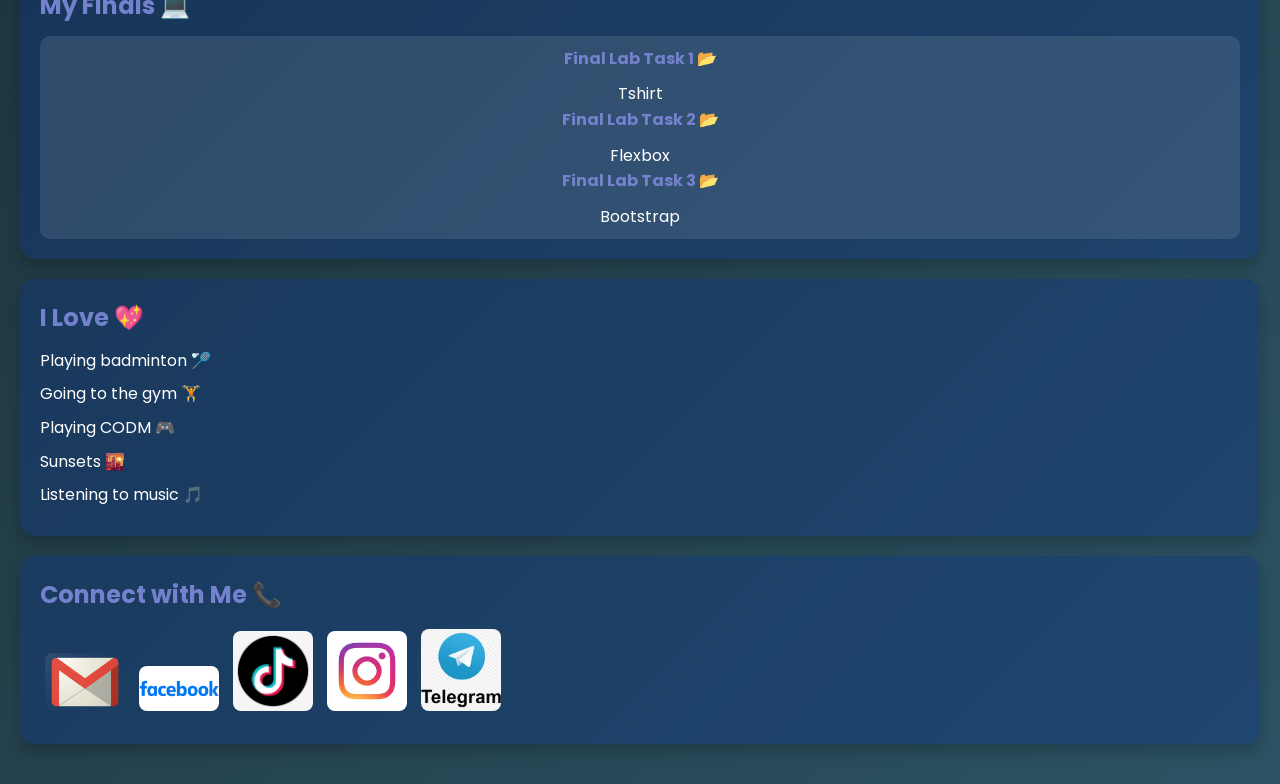
==== commit 3bfd4d54: "Update index.html" ====
--- a/index.html
+++ b/index.html
@@ -103,7 +103,7 @@
             <a href="CC-FINALS/FLT1/positionnnn.html" target="_blank" style="text-decoration: none;">Tshirt</a>
             <h4>Final Lab Task 2 📂</h4>
             <a href="CC-FINALS/FLT2/flexbox.html" target="_blank" style="text-decoration: none;">Flexbox</a>
-            <h4>Final Lab Task 1 📂</h4>
+            <h4>Final Lab Task 3 📂</h4>
             <a href="CC-FINALS/FLT3/bootstrap.html" target="_blank" style="text-decoration: none;">Bootstrap</a>
         </div>
     </div>
@@ -133,4 +133,4 @@
 </section>
 
 </body>
-</html>+</html>
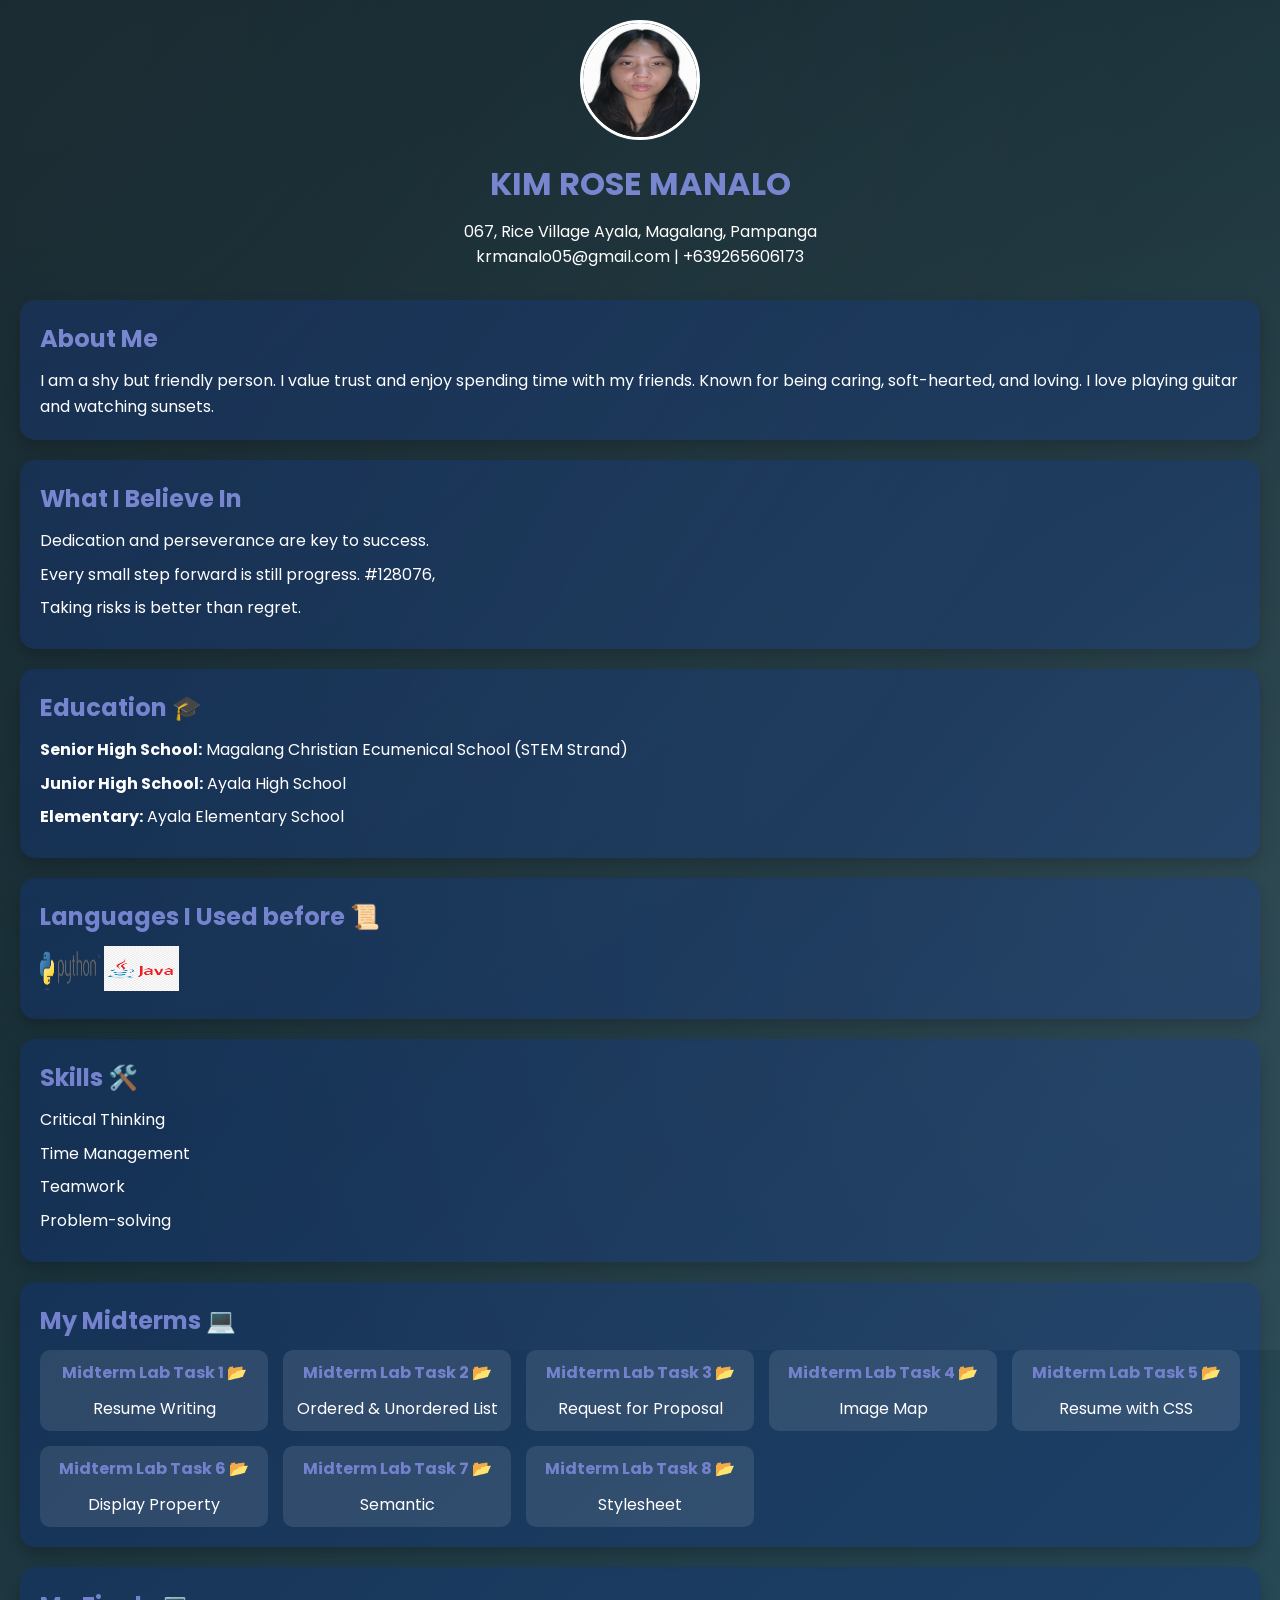
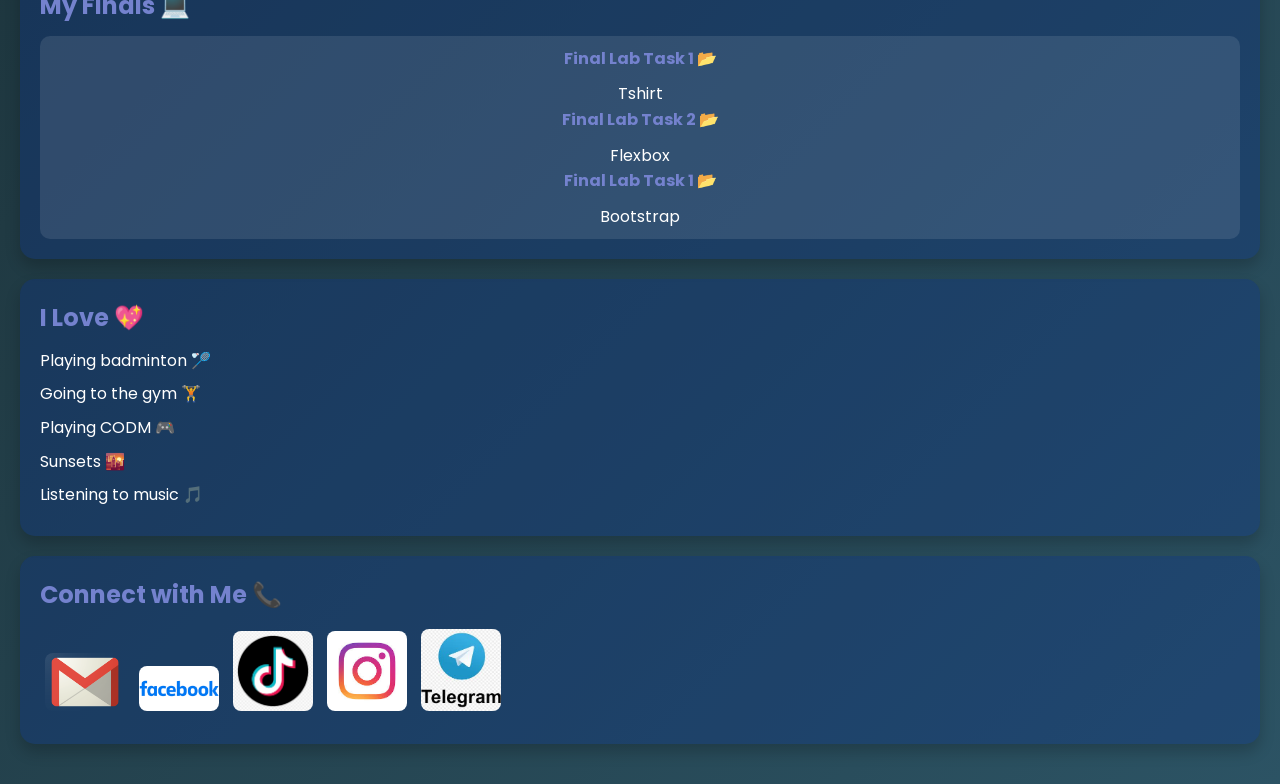
==== commit 1df341cb: "Add files via upload" ====
--- a/index.html
+++ b/index.html
@@ -62,35 +62,35 @@
     <div class="project-list">
         <div class="project">
             <h4>Midterm Lab Task 1 📂</h4>
-            <a href="http://127.0.0.1:5500/CC-MIDTERM/MLT1/resume.html" target="_blank" style="text-decoration: none;">Resume Writing</a>
+            <a href="CC-MIDTERM/MLT1/resume.html" target="_blank" style="text-decoration: none;">Resume Writing</a>
         </div>
         <div class="project">
             <h4>Midterm Lab Task 2 📂</h4>
-            <a href="http://127.0.0.1:5500/CC-MIDTERM/MLT2/lists.html" target="_blank" style="text-decoration: none;">Ordered & Unordered List</a>
+            <a href="CC-MIDTERM/MLT2/lists.html" target="_blank" style="text-decoration: none;">Ordered & Unordered List</a>
         </div>
         <div class="project">
             <h4>Midterm Lab Task 3 📂</h4>
-            <a href="http://127.0.0.1:5500/CC-MIDTERM/MLT3/forms.html" target="_blank" style="text-decoration: none;">Request for Proposal</a>
+            <a href="CC-MIDTERM/MLT3/forms.html" target="_blank" style="text-decoration: none;">Request for Proposal</a>
         </div>
         <div class="project">
             <h4>Midterm Lab Task 4 📂</h4>
-            <a href="http://127.0.0.1:5500/CC-MIDTERM/MLT4/map.html" target="_blank" style="text-decoration: none;">Image Map</a>
+            <a href="CC-MIDTERM/MLT4/map.html" target="_blank" style="text-decoration: none;">Image Map</a>
         </div>
         <div class="project">
             <h4>Midterm Lab Task 5 📂</h4>
-            <a href="http://127.0.0.1:5500/CC-MIDTERM/MLT5/resume.html" target="_blank" style="text-decoration: none;">Resume with CSS</a>
+            <a href="CC-MIDTERM/MLT5/resume.html" target="_blank" style="text-decoration: none;">Resume with CSS</a>
         </div>
         <div class="project">
             <h4>Midterm Lab Task 6 📂</h4>
-            <a href="http://127.0.0.1:5500/CC-MIDTERM/MLT6/LabTask6-1.html" target="_blank" style="text-decoration: none;">Display Property</a>
+            <a href="CC-MIDTERM/MLT6/display.html" target="_blank" style="text-decoration: none;">Display Property</a>
         </div>
         <div class="project">
             <h4>Midterm Lab Task 7 📂</h4>
-            <a href="http://127.0.0.1:5500/CC-MIDTERM/MLT7/semantic.html" target="_blank" style="text-decoration: none;">Semantic</a>
+            <a href="CC-MIDTERM/MLT7/semantic.html" target="_blank" style="text-decoration: none;">Semantic</a>
         </div>
         <div class="project">
             <h4>Midterm Lab Task 8 📂</h4>
-            <a href="http://127.0.0.1:5500/CC-MIDTERM/MLT8/stylesheets.html" target="_blank" style="text-decoration: none;">Stylesheet</a>
+            <a href="CC-MIDTERM/MLT8/stylesheets.html" target="_blank" style="text-decoration: none;">Stylesheet</a>
         </div>
     </div>
 </section>
@@ -103,7 +103,7 @@
             <a href="CC-FINALS/FLT1/positionnnn.html" target="_blank" style="text-decoration: none;">Tshirt</a>
             <h4>Final Lab Task 2 📂</h4>
             <a href="CC-FINALS/FLT2/flexbox.html" target="_blank" style="text-decoration: none;">Flexbox</a>
-            <h4>Final Lab Task 3 📂</h4>
+            <h4>Final Lab Task 1 📂</h4>
             <a href="CC-FINALS/FLT3/bootstrap.html" target="_blank" style="text-decoration: none;">Bootstrap</a>
         </div>
     </div>
@@ -133,4 +133,4 @@
 </section>
 
 </body>
-</html>
+</html>
